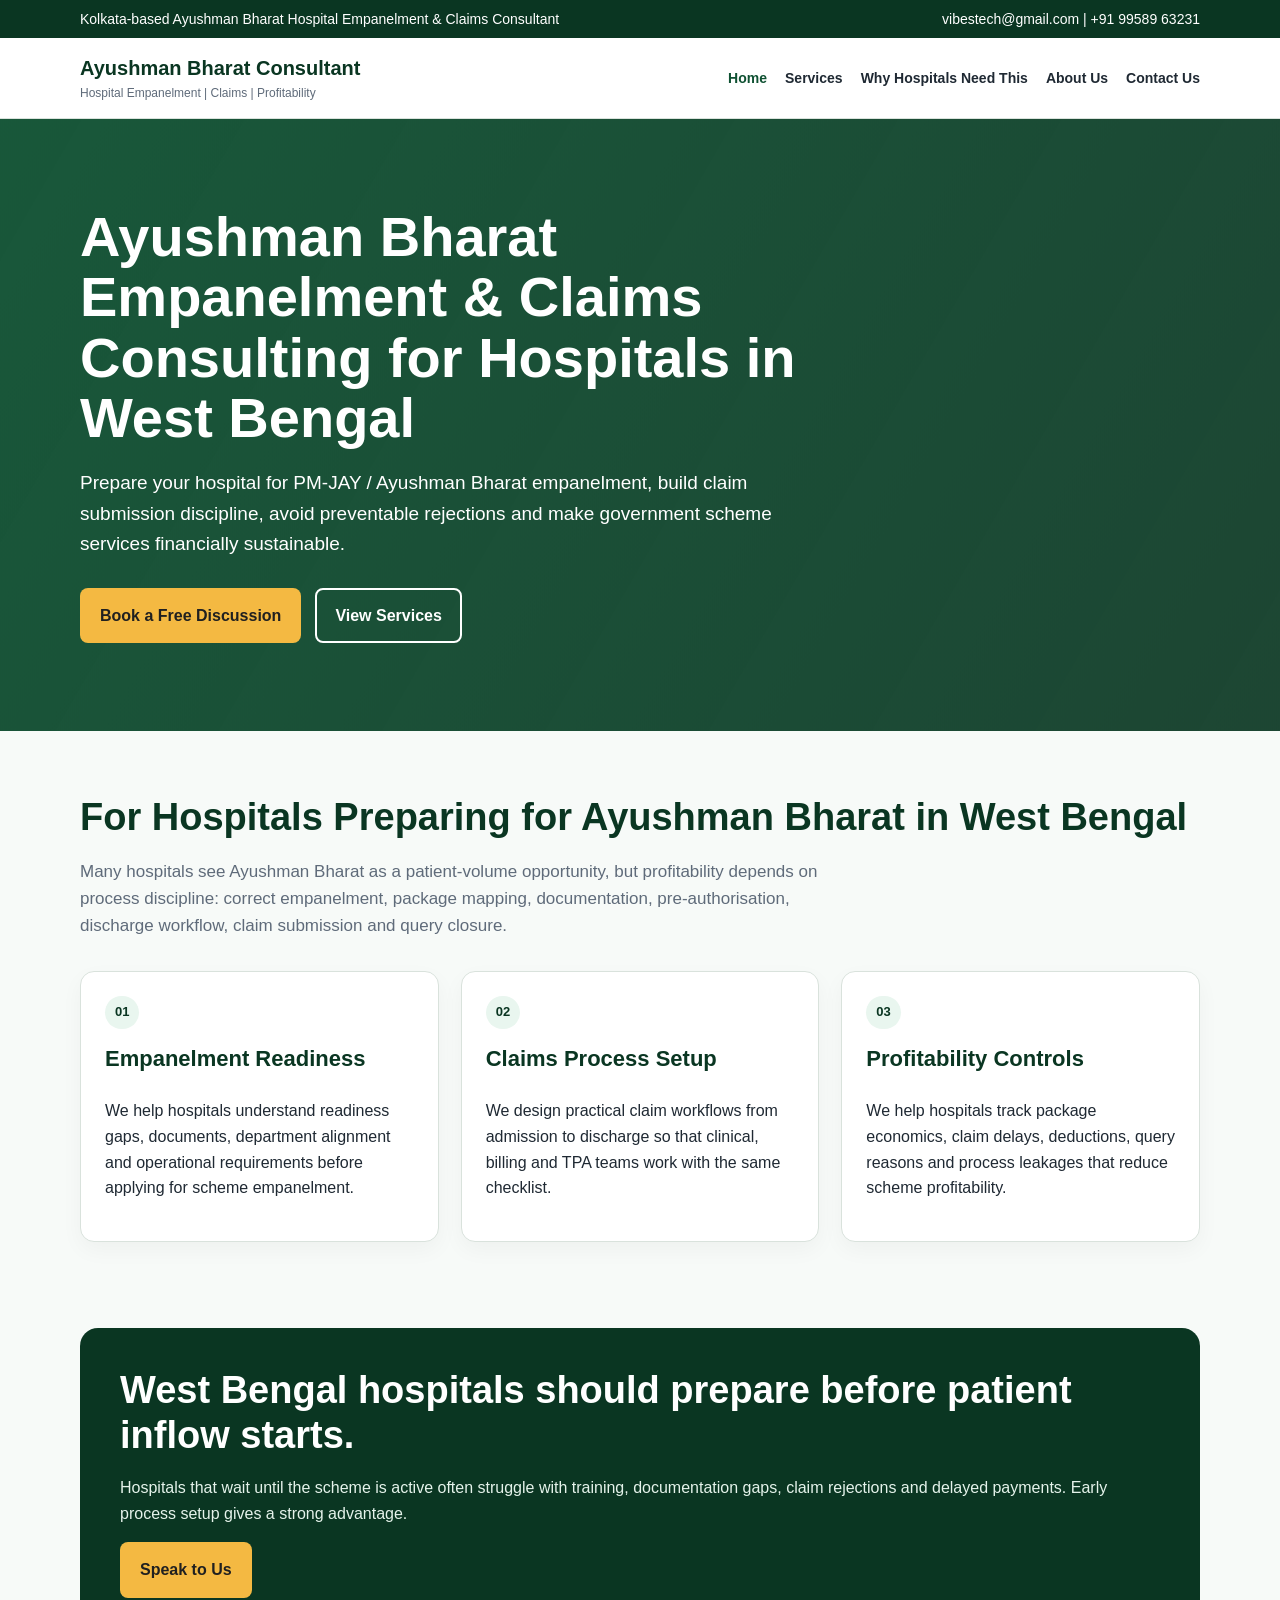
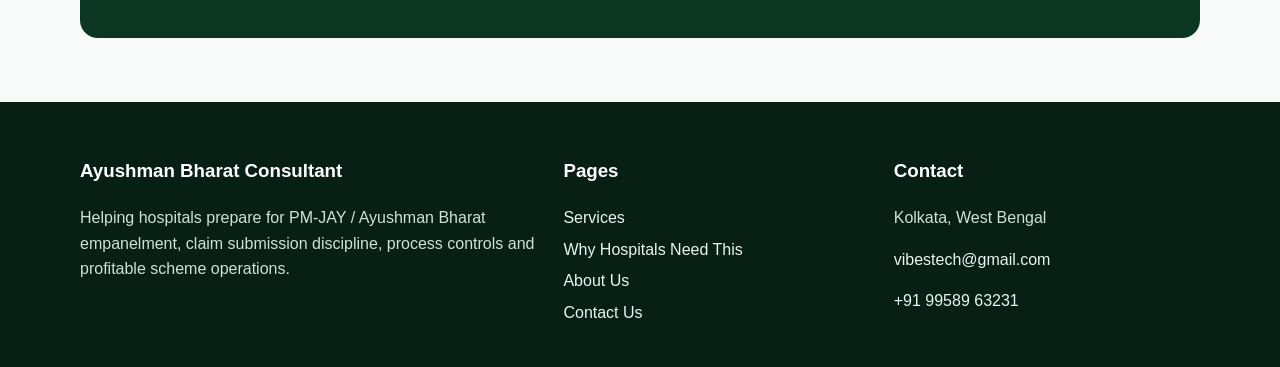
==== index.html @ cb85cbe1 "Add files via upload" ====
<!DOCTYPE html>
<html lang="en">
<head>
  <meta charset="UTF-8">
  <meta name="viewport" content="width=device-width, initial-scale=1.0">
  <title>Ayushman Bharat Consultant in West Bengal | Hospital Empanelment & Claims</title>
  <meta name="description" content="Kolkata-based PM-JAY / Ayushman Bharat consultant helping hospitals in West Bengal with empanelment, claim submission, query reduction and profitability.">
  <meta name="keywords" content="Ayushman Bharat consultant, PM-JAY empanelment, hospital empanelment West Bengal, Ayushman Bharat claims consultant, PM Ayushman Bharat hospital consultant Kolkata">
  <link rel="canonical" href="https://YOUR-USERNAME.github.io/ayushman-bharat-consultant/">
  <meta property="og:title" content="Ayushman Bharat Consultant in West Bengal | Hospital Empanelment & Claims">
  <meta property="og:description" content="Kolkata-based PM-JAY / Ayushman Bharat consultant helping hospitals in West Bengal with empanelment, claim submission, query reduction and profitability.">
  <meta property="og:type" content="website">
  <link rel="stylesheet" href="styles.css">
</head>
<body>
<div class="topbar">
  <div class="container">
    <div>Kolkata-based Ayushman Bharat Hospital Empanelment & Claims Consultant</div>
    <div><a href="mailto:vibestech@gmail.com" style="color:white;">vibestech@gmail.com</a> | <a href="tel:+919958963231" style="color:white;">+91 99589 63231</a></div>
  </div>
</div>
<header>
  <div class="container nav">
    <a class="logo" href="index.html">Ayushman Bharat Consultant<span>Hospital Empanelment | Claims | Profitability</span></a>
    <nav>
      <a href="index.html" class="active">Home</a>
      <a href="services.html" >Services</a>
      <a href="why-hospitals-need-this.html" >Why Hospitals Need This</a>
      <a href="about.html" >About Us</a>
      <a href="contact.html" >Contact Us</a>
    </nav>
  </div>
</header>
<section class="hero">
  <div class="container">
    <h1>Ayushman Bharat Empanelment & Claims Consulting for Hospitals in West Bengal</h1>
    <p>Prepare your hospital for PM-JAY / Ayushman Bharat empanelment, build claim submission discipline, avoid preventable rejections and make government scheme services financially sustainable.</p>
    <div class="btn-row">
      <a class="btn btn-primary" href="contact.html">Book a Free Discussion</a>
      <a class="btn btn-secondary" href="services.html">View Services</a>
    </div>
  </div>
</section>

<section class="section">
  <div class="container">
    <h2>For Hospitals Preparing for Ayushman Bharat in West Bengal</h2>
    <p class="section-intro">Many hospitals see Ayushman Bharat as a patient-volume opportunity, but profitability depends on process discipline: correct empanelment, package mapping, documentation, pre-authorisation, discharge workflow, claim submission and query closure.</p>
    <div class="grid-3">
      <div class="card">
        <span class="badge">01</span>
        <h3>Empanelment Readiness</h3>
        <p>We help hospitals understand readiness gaps, documents, department alignment and operational requirements before applying for scheme empanelment.</p>
      </div>
      <div class="card">
        <span class="badge">02</span>
        <h3>Claims Process Setup</h3>
        <p>We design practical claim workflows from admission to discharge so that clinical, billing and TPA teams work with the same checklist.</p>
      </div>
      <div class="card">
        <span class="badge">03</span>
        <h3>Profitability Controls</h3>
        <p>We help hospitals track package economics, claim delays, deductions, query reasons and process leakages that reduce scheme profitability.</p>
      </div>
    </div>
  </div>
</section>

<section class="section" style="padding-top:0;">
  <div class="container cta">
    <h2>West Bengal hospitals should prepare before patient inflow starts.</h2>
    <p>Hospitals that wait until the scheme is active often struggle with training, documentation gaps, claim rejections and delayed payments. Early process setup gives a strong advantage.</p>
    <a class="btn btn-primary" href="contact.html">Speak to Us</a>
  </div>
</section>
<footer>
  <div class="container footer-grid">
    <div>
      <h3>Ayushman Bharat Consultant</h3>
      <p>Helping hospitals prepare for PM-JAY / Ayushman Bharat empanelment, claim submission discipline, process controls and profitable scheme operations.</p>
    </div>
    <div>
      <h3>Pages</h3>
      <a href="services.html">Services</a>
      <a href="why-hospitals-need-this.html">Why Hospitals Need This</a>
      <a href="about.html">About Us</a>
      <a href="contact.html">Contact Us</a>
    </div>
    <div>
      <h3>Contact</h3>
      <p>Kolkata, West Bengal</p>
      <p><a href="mailto:vibestech@gmail.com">vibestech@gmail.com</a></p>
      <p><a href="tel:+919958963231">+91 99589 63231</a></p>
    </div>
  </div>
</footer>
</body>
</html>
---- styles.css ----
:root {
  --primary: #0f5132;
  --primary-dark: #0a3622;
  --accent: #f4b942;
  --bg: #f7faf8;
  --text: #1f2933;
  --muted: #5f6b7a;
  --card: #ffffff;
  --border: #d9e2dc;
}

* { box-sizing: border-box; }

body {
  margin: 0;
  font-family: Arial, Helvetica, sans-serif;
  color: var(--text);
  background: var(--bg);
  line-height: 1.6;
}

a { color: var(--primary); text-decoration: none; }
a:hover { text-decoration: underline; }

.container {
  width: min(1120px, 92%);
  margin: 0 auto;
}

.topbar {
  background: var(--primary-dark);
  color: white;
  font-size: 14px;
  padding: 8px 0;
}

.topbar .container {
  display: flex;
  justify-content: space-between;
  gap: 12px;
  flex-wrap: wrap;
}

header {
  background: white;
  border-bottom: 1px solid var(--border);
  position: sticky;
  top: 0;
  z-index: 10;
}

.nav {
  display: flex;
  align-items: center;
  justify-content: space-between;
  padding: 14px 0;
  gap: 20px;
}

.logo {
  font-weight: 800;
  font-size: 20px;
  color: var(--primary-dark);
}

.logo span {
  display: block;
  font-weight: 500;
  font-size: 12px;
  color: var(--muted);
}

nav {
  display: flex;
  gap: 18px;
  flex-wrap: wrap;
}

nav a {
  font-weight: 700;
  color: var(--text);
  font-size: 14px;
}

nav a.active,
nav a:hover {
  color: var(--primary);
  text-decoration: none;
}

.hero {
  background: linear-gradient(120deg, rgba(15,81,50,.96), rgba(10,54,34,.92)), url('https://images.unsplash.com/photo-1586773860418-d37222d8fce3?auto=format&fit=crop&w=1400&q=80');
  background-size: cover;
  background-position: center;
  color: white;
  padding: 88px 0;
}

.hero h1 {
  font-size: clamp(32px, 5vw, 56px);
  line-height: 1.08;
  max-width: 850px;
  margin: 0 0 20px;
}

.hero p {
  font-size: 19px;
  max-width: 760px;
  margin-bottom: 28px;
}

.btn-row { display: flex; gap: 14px; flex-wrap: wrap; }

.btn {
  display: inline-block;
  padding: 13px 18px;
  border-radius: 8px;
  font-weight: 800;
  border: 2px solid transparent;
}

.btn-primary {
  background: var(--accent);
  color: #202020;
}

.btn-secondary {
  background: transparent;
  color: white;
  border-color: white;
}

.btn-green {
  background: var(--primary);
  color: white;
}

.section { padding: 64px 0; }

.section h2 {
  font-size: clamp(26px, 3vw, 38px);
  line-height: 1.2;
  color: var(--primary-dark);
  margin: 0 0 14px;
}

.section-intro {
  color: var(--muted);
  max-width: 760px;
  margin-bottom: 32px;
  font-size: 17px;
}

.grid-3 {
  display: grid;
  grid-template-columns: repeat(3, 1fr);
  gap: 22px;
}

.grid-2 {
  display: grid;
  grid-template-columns: repeat(2, 1fr);
  gap: 24px;
}

.card {
  background: var(--card);
  border: 1px solid var(--border);
  border-radius: 14px;
  padding: 24px;
  box-shadow: 0 8px 22px rgba(0,0,0,.04);
}

.card h3 {
  margin-top: 0;
  color: var(--primary-dark);
  font-size: 22px;
}

.badge {
  display: inline-block;
  background: #e9f6ef;
  color: var(--primary-dark);
  padding: 6px 10px;
  border-radius: 999px;
  font-weight: 800;
  font-size: 13px;
  margin-bottom: 12px;
}

.checklist {
  padding-left: 0;
  list-style: none;
}

.checklist li {
  padding: 8px 0 8px 30px;
  position: relative;
}

.checklist li:before {
  content: "✓";
  position: absolute;
  left: 0;
  color: var(--primary);
  font-weight: 900;
}

.cta {
  background: var(--primary-dark);
  color: white;
  border-radius: 18px;
  padding: 40px;
  margin-top: 22px;
}

.cta h2 { color: white; }
.cta p { color: #e5f3eb; }

.page-hero {
  background: #e9f6ef;
  padding: 54px 0;
  border-bottom: 1px solid var(--border);
}

.page-hero h1 {
  margin: 0 0 12px;
  color: var(--primary-dark);
  font-size: clamp(30px, 4vw, 46px);
}

.page-hero p {
  max-width: 800px;
  color: var(--muted);
  font-size: 18px;
}

.form {
  display: grid;
  gap: 14px;
}

input, textarea {
  width: 100%;
  padding: 13px;
  border: 1px solid var(--border);
  border-radius: 8px;
  font: inherit;
}

textarea { min-height: 130px; }

.notice {
  font-size: 14px;
  color: var(--muted);
}

footer {
  background: #081f16;
  color: white;
  padding: 36px 0;
}

footer p { color: #cfe2d6; }

.footer-grid {
  display: grid;
  grid-template-columns: 1.5fr 1fr 1fr;
  gap: 24px;
}

.footer-grid a { color: #e8f7ed; display: block; margin: 6px 0; }

@media (max-width: 800px) {
  .nav { align-items: flex-start; flex-direction: column; }
  .grid-3, .grid-2, .footer-grid { grid-template-columns: 1fr; }
  .hero { padding: 64px 0; }
}
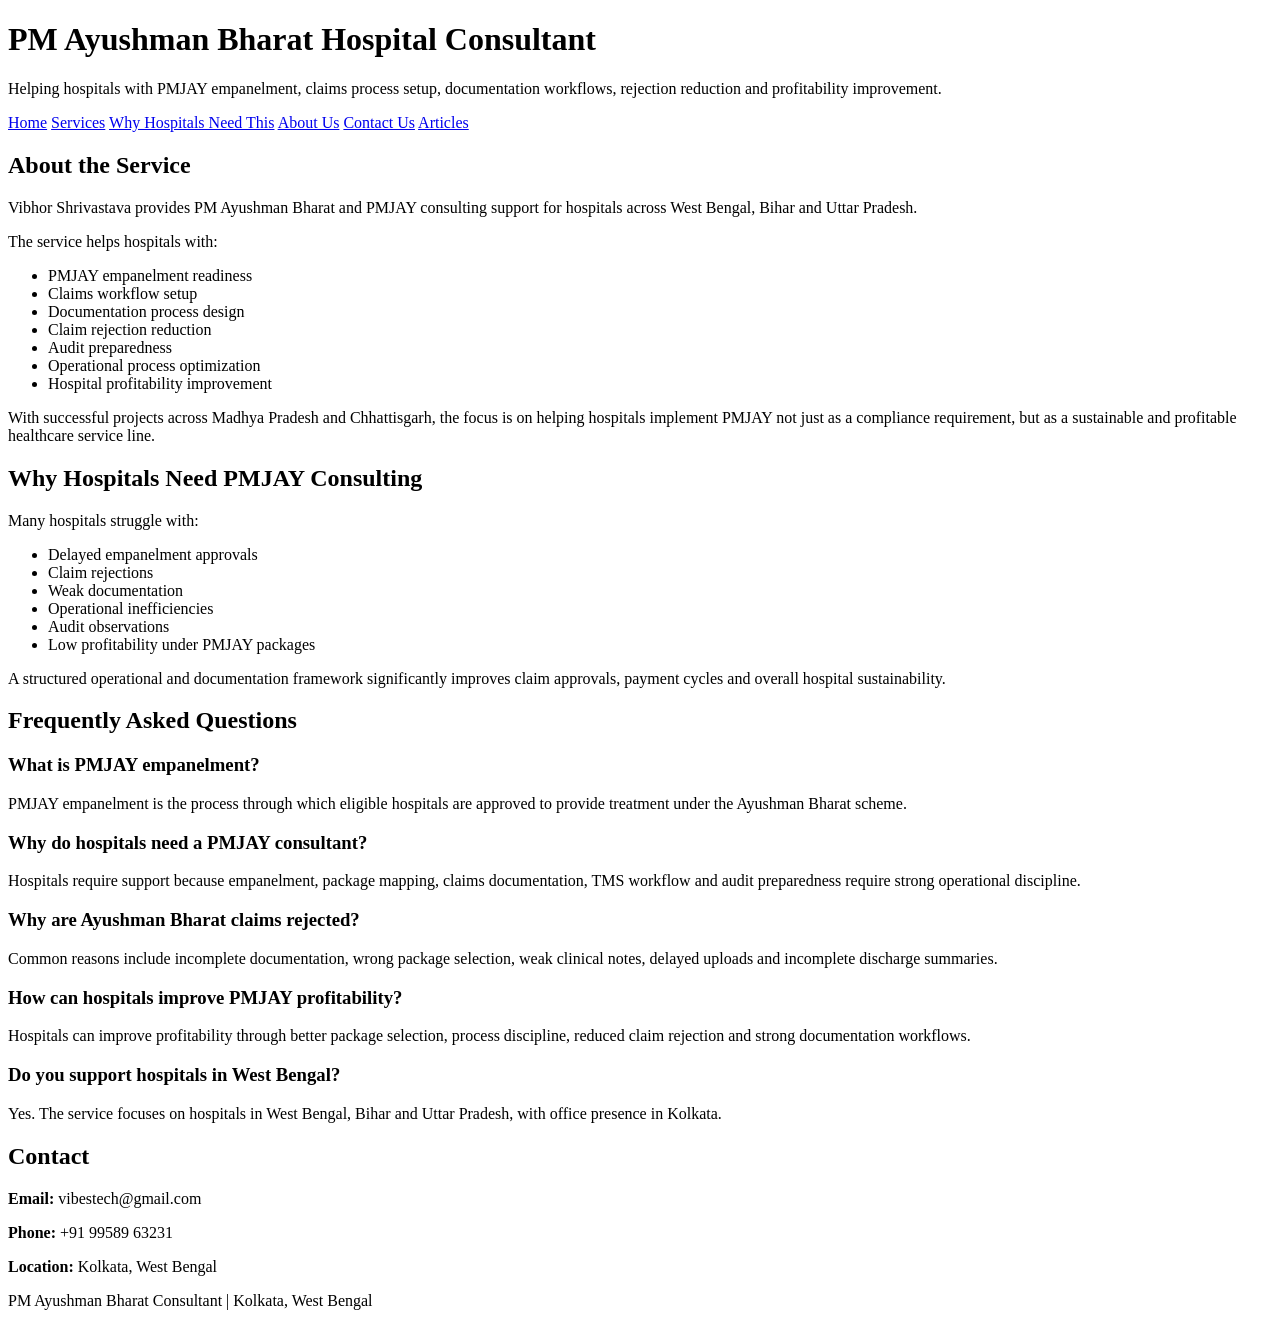
==== commit 1d968397: "Update index.html" ====
--- a/index.html
+++ b/index.html
@@ -1,98 +1,165 @@
 <!DOCTYPE html>
 <html lang="en">
 <head>
-  <meta charset="UTF-8">
-  <meta name="viewport" content="width=device-width, initial-scale=1.0">
-  <title>Ayushman Bharat Consultant in West Bengal | Hospital Empanelment & Claims</title>
-  <meta name="description" content="Kolkata-based PM-JAY / Ayushman Bharat consultant helping hospitals in West Bengal with empanelment, claim submission, query reduction and profitability.">
-  <meta name="keywords" content="Ayushman Bharat consultant, PM-JAY empanelment, hospital empanelment West Bengal, Ayushman Bharat claims consultant, PM Ayushman Bharat hospital consultant Kolkata">
-  <link rel="canonical" href="https://YOUR-USERNAME.github.io/ayushman-bharat-consultant/">
-  <meta property="og:title" content="Ayushman Bharat Consultant in West Bengal | Hospital Empanelment & Claims">
-  <meta property="og:description" content="Kolkata-based PM-JAY / Ayushman Bharat consultant helping hospitals in West Bengal with empanelment, claim submission, query reduction and profitability.">
-  <meta property="og:type" content="website">
-  <link rel="stylesheet" href="styles.css">
+    <meta charset="UTF-8">
+    <meta name="viewport" content="width=device-width, initial-scale=1.0">
+
+    <title>PM Ayushman Bharat Consultant Kolkata | PMJAY Hospital Empanelment & Claims Support</title>
+
+    <meta name="description" content="PM Ayushman Bharat and PMJAY consultant for hospitals in West Bengal, Bihar and UP. Support for empanelment, claim submission, documentation, rejection reduction and hospital profitability.">
+
+    <meta name="keywords" content="PMJAY consultant, Ayushman Bharat consultant, hospital empanelment consultant, PMJAY claims consultant, Ayushman Bharat West Bengal, hospital consultant Kolkata">
+
+    <meta name="google-site-verification" content="FRtgX3teS3uy_r76s-V-Ccnt7ZB3i7BdhkzIHHjsxxM" />
+
+    <link rel="stylesheet" href="style.css">
+
+    <script type="application/ld+json">
+    {
+      "@context": "https://schema.org",
+      "@type": "ProfessionalService",
+      "name": "PM Ayushman Bharat Hospital Consultant",
+      "description": "PMJAY and Ayushman Bharat consulting for hospitals including empanelment readiness, claim workflow setup, documentation process design, rejection reduction and profitability improvement.",
+      "url": "https://pmjayab.github.io/ayushman-bharat-consultant/",
+      "areaServed": ["West Bengal", "Bihar", "Uttar Pradesh", "Kolkata"],
+      "address": {
+        "@type": "PostalAddress",
+        "addressLocality": "Kolkata",
+        "addressRegion": "West Bengal",
+        "addressCountry": "India"
+      },
+      "serviceType": [
+        "PMJAY Empanelment Consulting",
+        "Ayushman Bharat Claims Support",
+        "Hospital Documentation Workflow",
+        "PMJAY Profitability Improvement",
+        "Hospital Audit Readiness"
+      ]
+    }
+    </script>
+
 </head>
+
 <body>
-<div class="topbar">
-  <div class="container">
-    <div>Kolkata-based Ayushman Bharat Hospital Empanelment & Claims Consultant</div>
-    <div><a href="mailto:vibestech@gmail.com" style="color:white;">vibestech@gmail.com</a> | <a href="tel:+919958963231" style="color:white;">+91 99589 63231</a></div>
-  </div>
-</div>
+
 <header>
-  <div class="container nav">
-    <a class="logo" href="index.html">Ayushman Bharat Consultant<span>Hospital Empanelment | Claims | Profitability</span></a>
-    <nav>
-      <a href="index.html" class="active">Home</a>
-      <a href="services.html" >Services</a>
-      <a href="why-hospitals-need-this.html" >Why Hospitals Need This</a>
-      <a href="about.html" >About Us</a>
-      <a href="contact.html" >Contact Us</a>
-    </nav>
-  </div>
+    <h1>PM Ayushman Bharat Hospital Consultant</h1>
+    <p>
+        Helping hospitals with PMJAY empanelment, claims process setup,
+        documentation workflows, rejection reduction and profitability improvement.
+    </p>
 </header>
-<section class="hero">
-  <div class="container">
-    <h1>Ayushman Bharat Empanelment & Claims Consulting for Hospitals in West Bengal</h1>
-    <p>Prepare your hospital for PM-JAY / Ayushman Bharat empanelment, build claim submission discipline, avoid preventable rejections and make government scheme services financially sustainable.</p>
-    <div class="btn-row">
-      <a class="btn btn-primary" href="contact.html">Book a Free Discussion</a>
-      <a class="btn btn-secondary" href="services.html">View Services</a>
-    </div>
-  </div>
+
+<nav>
+    <a href="index.html">Home</a>
+    <a href="services.html">Services</a>
+    <a href="why-hospitals-need-this.html">Why Hospitals Need This</a>
+    <a href="about.html">About Us</a>
+    <a href="contact.html">Contact Us</a>
+    <a href="articles.html">Articles</a>
+</nav>
+
+<section class="section">
+    <h2>About the Service</h2>
+
+    <p>
+        Vibhor Shrivastava provides PM Ayushman Bharat and PMJAY consulting support
+        for hospitals across West Bengal, Bihar and Uttar Pradesh.
+    </p>
+
+    <p>
+        The service helps hospitals with:
+    </p>
+
+    <ul>
+        <li>PMJAY empanelment readiness</li>
+        <li>Claims workflow setup</li>
+        <li>Documentation process design</li>
+        <li>Claim rejection reduction</li>
+        <li>Audit preparedness</li>
+        <li>Operational process optimization</li>
+        <li>Hospital profitability improvement</li>
+    </ul>
+
+    <p>
+        With successful projects across Madhya Pradesh and Chhattisgarh,
+        the focus is on helping hospitals implement PMJAY not just as a compliance requirement,
+        but as a sustainable and profitable healthcare service line.
+    </p>
 </section>
 
 <section class="section">
-  <div class="container">
-    <h2>For Hospitals Preparing for Ayushman Bharat in West Bengal</h2>
-    <p class="section-intro">Many hospitals see Ayushman Bharat as a patient-volume opportunity, but profitability depends on process discipline: correct empanelment, package mapping, documentation, pre-authorisation, discharge workflow, claim submission and query closure.</p>
-    <div class="grid-3">
-      <div class="card">
-        <span class="badge">01</span>
-        <h3>Empanelment Readiness</h3>
-        <p>We help hospitals understand readiness gaps, documents, department alignment and operational requirements before applying for scheme empanelment.</p>
-      </div>
-      <div class="card">
-        <span class="badge">02</span>
-        <h3>Claims Process Setup</h3>
-        <p>We design practical claim workflows from admission to discharge so that clinical, billing and TPA teams work with the same checklist.</p>
-      </div>
-      <div class="card">
-        <span class="badge">03</span>
-        <h3>Profitability Controls</h3>
-        <p>We help hospitals track package economics, claim delays, deductions, query reasons and process leakages that reduce scheme profitability.</p>
-      </div>
-    </div>
-  </div>
+    <h2>Why Hospitals Need PMJAY Consulting</h2>
+
+    <p>
+        Many hospitals struggle with:
+    </p>
+
+    <ul>
+        <li>Delayed empanelment approvals</li>
+        <li>Claim rejections</li>
+        <li>Weak documentation</li>
+        <li>Operational inefficiencies</li>
+        <li>Audit observations</li>
+        <li>Low profitability under PMJAY packages</li>
+    </ul>
+
+    <p>
+        A structured operational and documentation framework significantly improves
+        claim approvals, payment cycles and overall hospital sustainability.
+    </p>
 </section>
 
-<section class="section" style="padding-top:0;">
-  <div class="container cta">
-    <h2>West Bengal hospitals should prepare before patient inflow starts.</h2>
-    <p>Hospitals that wait until the scheme is active often struggle with training, documentation gaps, claim rejections and delayed payments. Early process setup gives a strong advantage.</p>
-    <a class="btn btn-primary" href="contact.html">Speak to Us</a>
-  </div>
+<section class="section">
+    <h2>Frequently Asked Questions</h2>
+
+    <h3>What is PMJAY empanelment?</h3>
+    <p>
+        PMJAY empanelment is the process through which eligible hospitals are approved
+        to provide treatment under the Ayushman Bharat scheme.
+    </p>
+
+    <h3>Why do hospitals need a PMJAY consultant?</h3>
+    <p>
+        Hospitals require support because empanelment, package mapping,
+        claims documentation, TMS workflow and audit preparedness require
+        strong operational discipline.
+    </p>
+
+    <h3>Why are Ayushman Bharat claims rejected?</h3>
+    <p>
+        Common reasons include incomplete documentation, wrong package selection,
+        weak clinical notes, delayed uploads and incomplete discharge summaries.
+    </p>
+
+    <h3>How can hospitals improve PMJAY profitability?</h3>
+    <p>
+        Hospitals can improve profitability through better package selection,
+        process discipline, reduced claim rejection and strong documentation workflows.
+    </p>
+
+    <h3>Do you support hospitals in West Bengal?</h3>
+    <p>
+        Yes. The service focuses on hospitals in West Bengal, Bihar and Uttar Pradesh,
+        with office presence in Kolkata.
+    </p>
 </section>
+
+<section class="section">
+    <h2>Contact</h2>
+
+    <p><strong>Email:</strong> vibestech@gmail.com</p>
+
+    <p><strong>Phone:</strong> +91 99589 63231</p>
+
+    <p><strong>Location:</strong> Kolkata, West Bengal</p>
+</section>
+
 <footer>
-  <div class="container footer-grid">
-    <div>
-      <h3>Ayushman Bharat Consultant</h3>
-      <p>Helping hospitals prepare for PM-JAY / Ayushman Bharat empanelment, claim submission discipline, process controls and profitable scheme operations.</p>
-    </div>
-    <div>
-      <h3>Pages</h3>
-      <a href="services.html">Services</a>
-      <a href="why-hospitals-need-this.html">Why Hospitals Need This</a>
-      <a href="about.html">About Us</a>
-      <a href="contact.html">Contact Us</a>
-    </div>
-    <div>
-      <h3>Contact</h3>
-      <p>Kolkata, West Bengal</p>
-      <p><a href="mailto:vibestech@gmail.com">vibestech@gmail.com</a></p>
-      <p><a href="tel:+919958963231">+91 99589 63231</a></p>
-    </div>
-  </div>
+    <p>
+        PM Ayushman Bharat Consultant | Kolkata, West Bengal
+    </p>
 </footer>
+
 </body>
-</html>+</html>
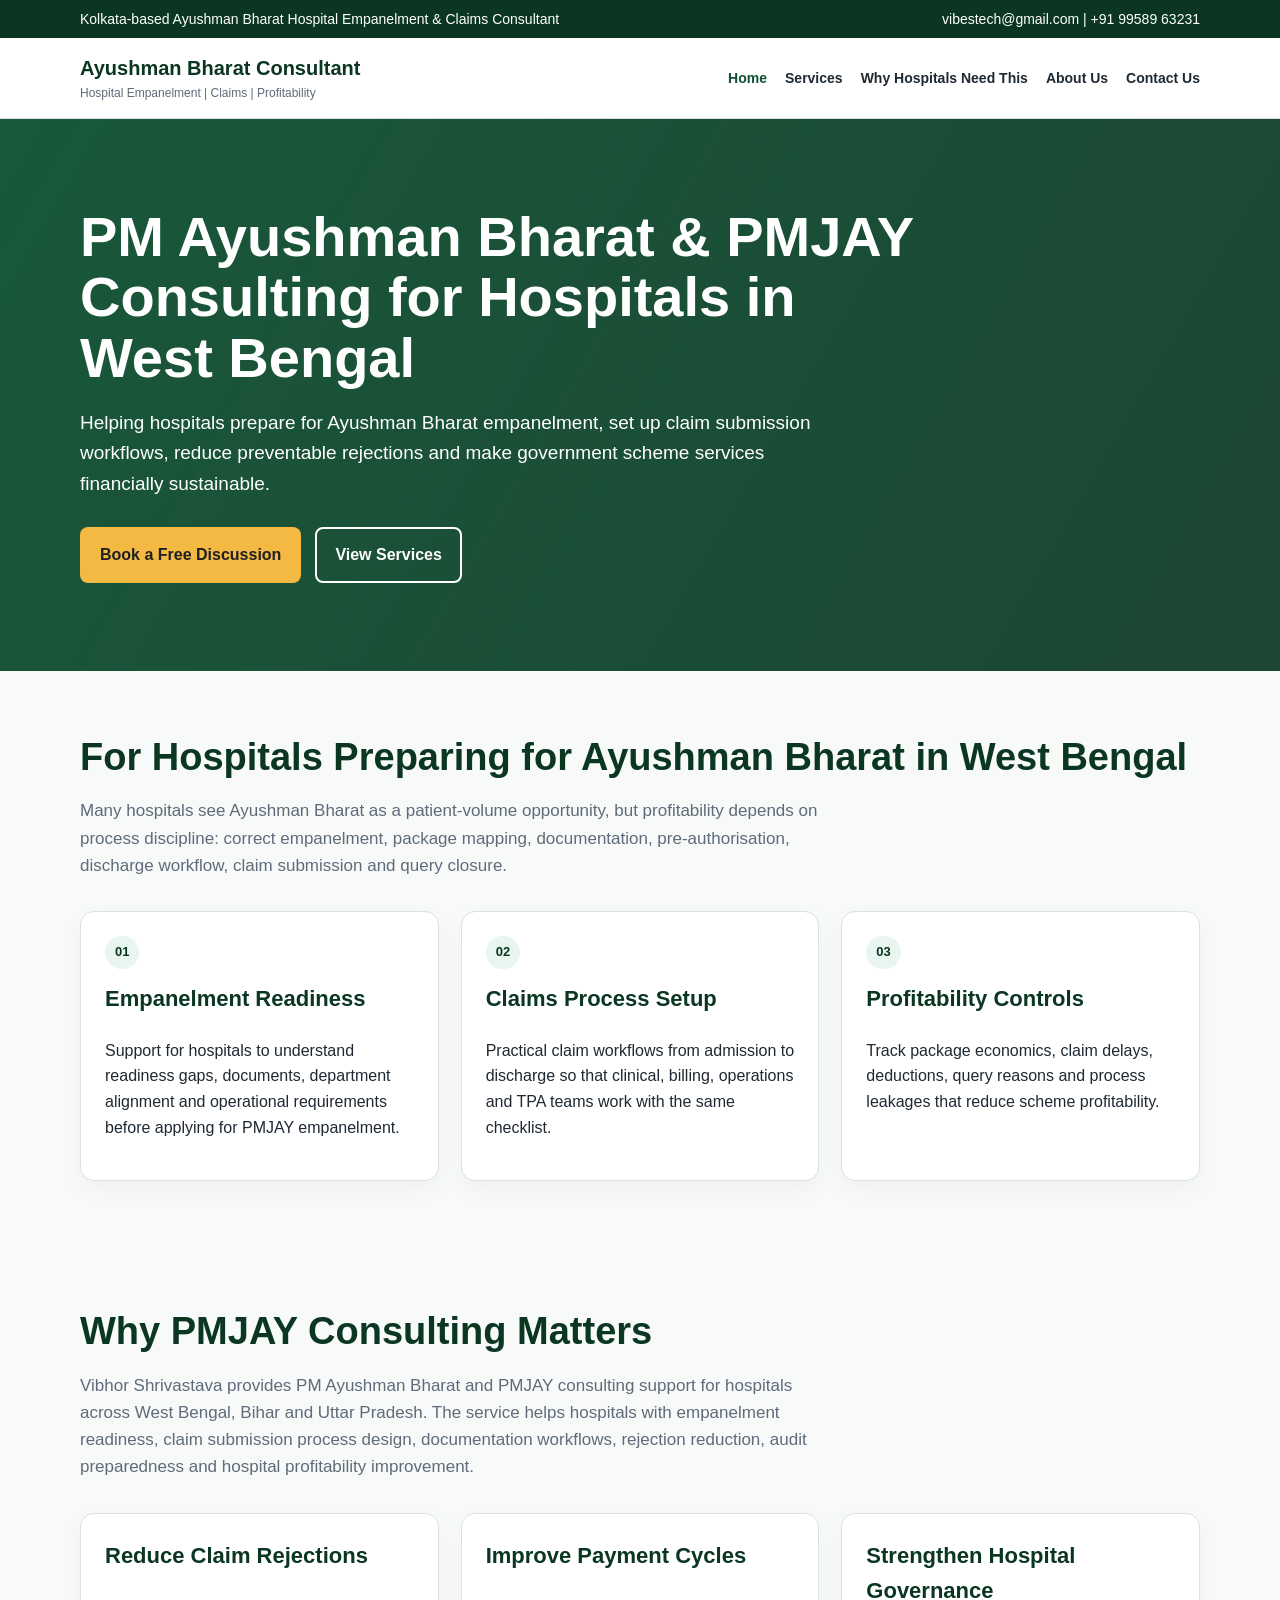
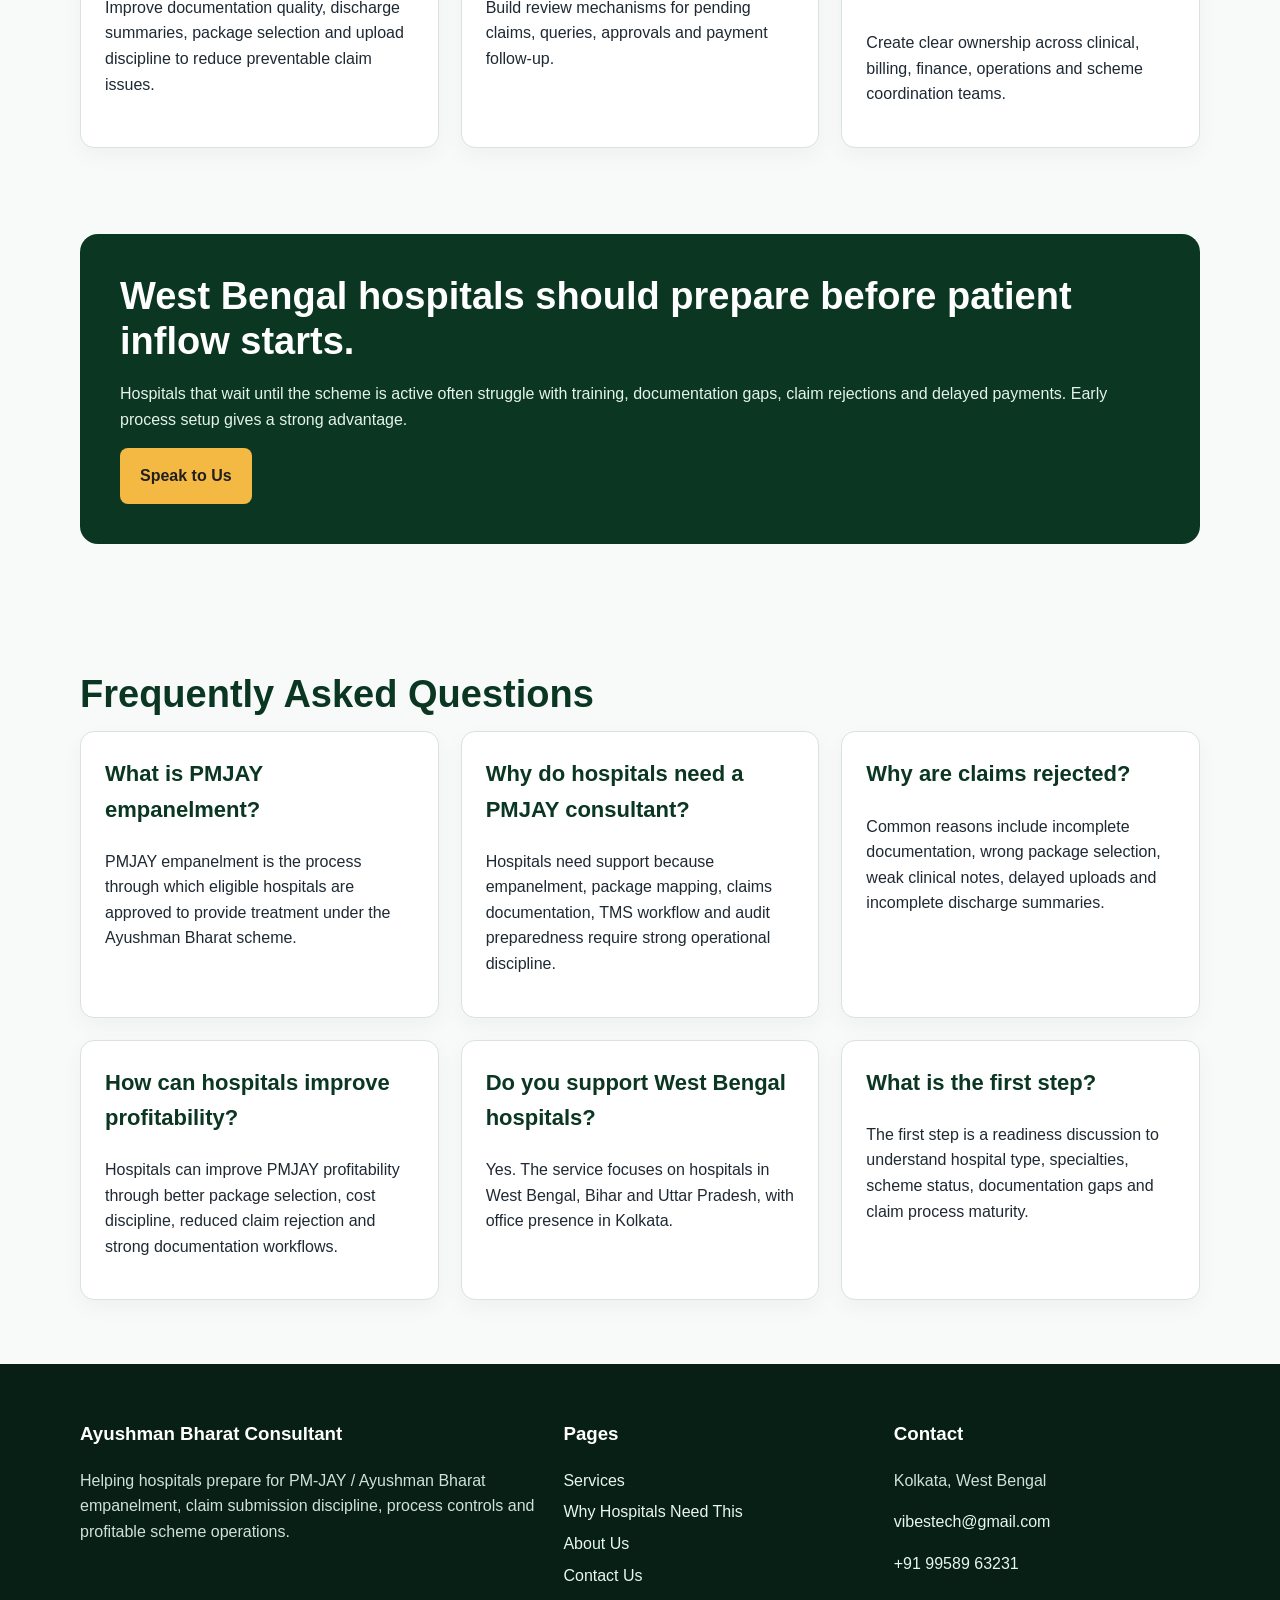
==== commit 0b7543e9: "Update index.html" ====
--- a/index.html
+++ b/index.html
@@ -1,164 +1,267 @@
 <!DOCTYPE html>
 <html lang="en">
 <head>
-    <meta charset="UTF-8">
-    <meta name="viewport" content="width=device-width, initial-scale=1.0">
-
-    <title>PM Ayushman Bharat Consultant Kolkata | PMJAY Hospital Empanelment & Claims Support</title>
-
-    <meta name="description" content="PM Ayushman Bharat and PMJAY consultant for hospitals in West Bengal, Bihar and UP. Support for empanelment, claim submission, documentation, rejection reduction and hospital profitability.">
-
-    <meta name="keywords" content="PMJAY consultant, Ayushman Bharat consultant, hospital empanelment consultant, PMJAY claims consultant, Ayushman Bharat West Bengal, hospital consultant Kolkata">
-
-    <meta name="google-site-verification" content="FRtgX3teS3uy_r76s-V-Ccnt7ZB3i7BdhkzIHHjsxxM" />
-
-    <link rel="stylesheet" href="style.css">
-
-    <script type="application/ld+json">
-    {
-      "@context": "https://schema.org",
-      "@type": "ProfessionalService",
-      "name": "PM Ayushman Bharat Hospital Consultant",
-      "description": "PMJAY and Ayushman Bharat consulting for hospitals including empanelment readiness, claim workflow setup, documentation process design, rejection reduction and profitability improvement.",
-      "url": "https://pmjayab.github.io/ayushman-bharat-consultant/",
-      "areaServed": ["West Bengal", "Bihar", "Uttar Pradesh", "Kolkata"],
-      "address": {
-        "@type": "PostalAddress",
-        "addressLocality": "Kolkata",
-        "addressRegion": "West Bengal",
-        "addressCountry": "India"
-      },
-      "serviceType": [
-        "PMJAY Empanelment Consulting",
-        "Ayushman Bharat Claims Support",
-        "Hospital Documentation Workflow",
-        "PMJAY Profitability Improvement",
-        "Hospital Audit Readiness"
-      ]
-    }
-    </script>
-
+  <meta charset="UTF-8">
+  <meta name="viewport" content="width=device-width, initial-scale=1.0">
+
+  <title>PM Ayushman Bharat Consultant Kolkata | PMJAY Hospital Empanelment & Claims Support</title>
+
+  <meta name="description" content="Kolkata-based PM-JAY and Ayushman Bharat consultant helping hospitals in West Bengal, Bihar and UP with empanelment, claim submission, documentation, rejection reduction and profitability.">
+
+  <meta name="keywords" content="PMJAY consultant, Ayushman Bharat consultant, hospital empanelment consultant, PMJAY claims consultant, Ayushman Bharat West Bengal, hospital consultant Kolkata">
+
+  <meta name="google-site-verification" content="FRtgX3teS3uy_r76s-V-Ccnt7ZB3i7BdhkzIHHjsxxM" />
+
+  <link rel="canonical" href="https://pmjayab.github.io/ayushman-bharat-consultant/">
+
+  <meta property="og:title" content="PM Ayushman Bharat Consultant Kolkata | PMJAY Hospital Empanelment & Claims Support">
+  <meta property="og:description" content="Kolkata-based PM-JAY and Ayushman Bharat consultant helping hospitals with empanelment, claims process setup, documentation, rejection reduction and profitability.">
+  <meta property="og:type" content="website">
+
+  <link rel="stylesheet" href="styles.css">
+
+  <script type="application/ld+json">
+  {
+    "@context": "https://schema.org",
+    "@type": "ProfessionalService",
+    "name": "PM Ayushman Bharat Hospital Consultant",
+    "description": "PMJAY and Ayushman Bharat consulting for hospitals including empanelment readiness, claim workflow setup, documentation process design, rejection reduction and profitability improvement.",
+    "url": "https://pmjayab.github.io/ayushman-bharat-consultant/",
+    "areaServed": ["West Bengal", "Bihar", "Uttar Pradesh", "Kolkata"],
+    "address": {
+      "@type": "PostalAddress",
+      "addressLocality": "Kolkata",
+      "addressRegion": "West Bengal",
+      "addressCountry": "India"
+    },
+    "serviceType": [
+      "PMJAY Empanelment Consulting",
+      "Ayushman Bharat Claims Support",
+      "Hospital Documentation Workflow",
+      "PMJAY Profitability Improvement",
+      "Hospital Audit Readiness"
+    ]
+  }
+  </script>
 </head>
 
 <body>
 
+<div class="topbar">
+  <div class="container">
+    <div>Kolkata-based Ayushman Bharat Hospital Empanelment & Claims Consultant</div>
+    <div>
+      <a href="mailto:vibestech@gmail.com" style="color:white;">vibestech@gmail.com</a> |
+      <a href="tel:+919958963231" style="color:white;">+91 99589 63231</a>
+    </div>
+  </div>
+</div>
+
 <header>
-    <h1>PM Ayushman Bharat Hospital Consultant</h1>
+  <div class="container nav">
+    <a class="logo" href="index.html">
+      Ayushman Bharat Consultant
+      <span>Hospital Empanelment | Claims | Profitability</span>
+    </a>
+
+    <nav>
+      <a href="index.html" class="active">Home</a>
+      <a href="services.html">Services</a>
+      <a href="why-hospitals-need-this.html">Why Hospitals Need This</a>
+      <a href="about.html">About Us</a>
+      <a href="contact.html">Contact Us</a>
+    </nav>
+  </div>
+</header>
+
+<section class="hero">
+  <div class="container">
+    <h1>PM Ayushman Bharat & PMJAY Consulting for Hospitals in West Bengal</h1>
+
     <p>
-        Helping hospitals with PMJAY empanelment, claims process setup,
-        documentation workflows, rejection reduction and profitability improvement.
-    </p>
-</header>
-
-<nav>
-    <a href="index.html">Home</a>
-    <a href="services.html">Services</a>
-    <a href="why-hospitals-need-this.html">Why Hospitals Need This</a>
-    <a href="about.html">About Us</a>
-    <a href="contact.html">Contact Us</a>
-    <a href="articles.html">Articles</a>
-</nav>
+      Helping hospitals prepare for Ayushman Bharat empanelment, set up claim submission workflows,
+      reduce preventable rejections and make government scheme services financially sustainable.
+    </p>
+
+    <div class="btn-row">
+      <a class="btn btn-primary" href="contact.html">Book a Free Discussion</a>
+      <a class="btn btn-secondary" href="services.html">View Services</a>
+    </div>
+  </div>
+</section>
 
 <section class="section">
-    <h2>About the Service</h2>
+  <div class="container">
+    <h2>For Hospitals Preparing for Ayushman Bharat in West Bengal</h2>
+
+    <p class="section-intro">
+      Many hospitals see Ayushman Bharat as a patient-volume opportunity, but profitability depends on
+      process discipline: correct empanelment, package mapping, documentation, pre-authorisation,
+      discharge workflow, claim submission and query closure.
+    </p>
+
+    <div class="grid-3">
+      <div class="card">
+        <span class="badge">01</span>
+        <h3>Empanelment Readiness</h3>
+        <p>
+          Support for hospitals to understand readiness gaps, documents, department alignment
+          and operational requirements before applying for PMJAY empanelment.
+        </p>
+      </div>
+
+      <div class="card">
+        <span class="badge">02</span>
+        <h3>Claims Process Setup</h3>
+        <p>
+          Practical claim workflows from admission to discharge so that clinical, billing,
+          operations and TPA teams work with the same checklist.
+        </p>
+      </div>
+
+      <div class="card">
+        <span class="badge">03</span>
+        <h3>Profitability Controls</h3>
+        <p>
+          Track package economics, claim delays, deductions, query reasons and process leakages
+          that reduce scheme profitability.
+        </p>
+      </div>
+    </div>
+  </div>
+</section>
+
+<section class="section">
+  <div class="container">
+    <h2>Why PMJAY Consulting Matters</h2>
+
+    <p class="section-intro">
+      Vibhor Shrivastava provides PM Ayushman Bharat and PMJAY consulting support for hospitals across
+      West Bengal, Bihar and Uttar Pradesh. The service helps hospitals with empanelment readiness,
+      claim submission process design, documentation workflows, rejection reduction, audit preparedness
+      and hospital profitability improvement.
+    </p>
+
+    <div class="grid-3">
+      <div class="card">
+        <h3>Reduce Claim Rejections</h3>
+        <p>
+          Improve documentation quality, discharge summaries, package selection and upload discipline
+          to reduce preventable claim issues.
+        </p>
+      </div>
+
+      <div class="card">
+        <h3>Improve Payment Cycles</h3>
+        <p>
+          Build review mechanisms for pending claims, queries, approvals and payment follow-up.
+        </p>
+      </div>
+
+      <div class="card">
+        <h3>Strengthen Hospital Governance</h3>
+        <p>
+          Create clear ownership across clinical, billing, finance, operations and scheme coordination teams.
+        </p>
+      </div>
+    </div>
+  </div>
+</section>
+
+<section class="section" style="padding-top:0;">
+  <div class="container cta">
+    <h2>West Bengal hospitals should prepare before patient inflow starts.</h2>
 
     <p>
-        Vibhor Shrivastava provides PM Ayushman Bharat and PMJAY consulting support
-        for hospitals across West Bengal, Bihar and Uttar Pradesh.
-    </p>
-
-    <p>
-        The service helps hospitals with:
-    </p>
-
-    <ul>
-        <li>PMJAY empanelment readiness</li>
-        <li>Claims workflow setup</li>
-        <li>Documentation process design</li>
-        <li>Claim rejection reduction</li>
-        <li>Audit preparedness</li>
-        <li>Operational process optimization</li>
-        <li>Hospital profitability improvement</li>
-    </ul>
-
-    <p>
-        With successful projects across Madhya Pradesh and Chhattisgarh,
-        the focus is on helping hospitals implement PMJAY not just as a compliance requirement,
-        but as a sustainable and profitable healthcare service line.
-    </p>
+      Hospitals that wait until the scheme is active often struggle with training, documentation gaps,
+      claim rejections and delayed payments. Early process setup gives a strong advantage.
+    </p>
+
+    <a class="btn btn-primary" href="contact.html">Speak to Us</a>
+  </div>
 </section>
 
 <section class="section">
-    <h2>Why Hospitals Need PMJAY Consulting</h2>
-
-    <p>
-        Many hospitals struggle with:
-    </p>
-
-    <ul>
-        <li>Delayed empanelment approvals</li>
-        <li>Claim rejections</li>
-        <li>Weak documentation</li>
-        <li>Operational inefficiencies</li>
-        <li>Audit observations</li>
-        <li>Low profitability under PMJAY packages</li>
-    </ul>
-
-    <p>
-        A structured operational and documentation framework significantly improves
-        claim approvals, payment cycles and overall hospital sustainability.
-    </p>
-</section>
-
-<section class="section">
+  <div class="container">
     <h2>Frequently Asked Questions</h2>
 
-    <h3>What is PMJAY empanelment?</h3>
-    <p>
-        PMJAY empanelment is the process through which eligible hospitals are approved
-        to provide treatment under the Ayushman Bharat scheme.
-    </p>
-
-    <h3>Why do hospitals need a PMJAY consultant?</h3>
-    <p>
-        Hospitals require support because empanelment, package mapping,
-        claims documentation, TMS workflow and audit preparedness require
-        strong operational discipline.
-    </p>
-
-    <h3>Why are Ayushman Bharat claims rejected?</h3>
-    <p>
-        Common reasons include incomplete documentation, wrong package selection,
-        weak clinical notes, delayed uploads and incomplete discharge summaries.
-    </p>
-
-    <h3>How can hospitals improve PMJAY profitability?</h3>
-    <p>
-        Hospitals can improve profitability through better package selection,
-        process discipline, reduced claim rejection and strong documentation workflows.
-    </p>
-
-    <h3>Do you support hospitals in West Bengal?</h3>
-    <p>
-        Yes. The service focuses on hospitals in West Bengal, Bihar and Uttar Pradesh,
-        with office presence in Kolkata.
-    </p>
-</section>
-
-<section class="section">
-    <h2>Contact</h2>
-
-    <p><strong>Email:</strong> vibestech@gmail.com</p>
-
-    <p><strong>Phone:</strong> +91 99589 63231</p>
-
-    <p><strong>Location:</strong> Kolkata, West Bengal</p>
+    <div class="grid-3">
+      <div class="card">
+        <h3>What is PMJAY empanelment?</h3>
+        <p>
+          PMJAY empanelment is the process through which eligible hospitals are approved to provide
+          treatment under the Ayushman Bharat scheme.
+        </p>
+      </div>
+
+      <div class="card">
+        <h3>Why do hospitals need a PMJAY consultant?</h3>
+        <p>
+          Hospitals need support because empanelment, package mapping, claims documentation,
+          TMS workflow and audit preparedness require strong operational discipline.
+        </p>
+      </div>
+
+      <div class="card">
+        <h3>Why are claims rejected?</h3>
+        <p>
+          Common reasons include incomplete documentation, wrong package selection, weak clinical notes,
+          delayed uploads and incomplete discharge summaries.
+        </p>
+      </div>
+
+      <div class="card">
+        <h3>How can hospitals improve profitability?</h3>
+        <p>
+          Hospitals can improve PMJAY profitability through better package selection, cost discipline,
+          reduced claim rejection and strong documentation workflows.
+        </p>
+      </div>
+
+      <div class="card">
+        <h3>Do you support West Bengal hospitals?</h3>
+        <p>
+          Yes. The service focuses on hospitals in West Bengal, Bihar and Uttar Pradesh, with office presence
+          in Kolkata.
+        </p>
+      </div>
+
+      <div class="card">
+        <h3>What is the first step?</h3>
+        <p>
+          The first step is a readiness discussion to understand hospital type, specialties, scheme status,
+          documentation gaps and claim process maturity.
+        </p>
+      </div>
+    </div>
+  </div>
 </section>
 
 <footer>
-    <p>
-        PM Ayushman Bharat Consultant | Kolkata, West Bengal
-    </p>
+  <div class="container footer-grid">
+    <div>
+      <h3>Ayushman Bharat Consultant</h3>
+      <p>
+        Helping hospitals prepare for PM-JAY / Ayushman Bharat empanelment, claim submission discipline,
+        process controls and profitable scheme operations.
+      </p>
+    </div>
+
+    <div>
+      <h3>Pages</h3>
+      <a href="services.html">Services</a>
+      <a href="why-hospitals-need-this.html">Why Hospitals Need This</a>
+      <a href="about.html">About Us</a>
+      <a href="contact.html">Contact Us</a>
+    </div>
+
+    <div>
+      <h3>Contact</h3>
+      <p>Kolkata, West Bengal</p>
+      <p><a href="mailto:vibestech@gmail.com">vibestech@gmail.com</a></p>
+      <p><a href="tel:+919958963231">+91 99589 63231</a></p>
+    </div>
+  </div>
 </footer>
 
 </body>
--- a/styles.css
+++ b/styles.css
@@ -0,0 +1,279 @@
+
+:root {
+  --primary: #0f5132;
+  --primary-dark: #0a3622;
+  --accent: #f4b942;
+  --bg: #f7faf8;
+  --text: #1f2933;
+  --muted: #5f6b7a;
+  --card: #ffffff;
+  --border: #d9e2dc;
+}
+
+* { box-sizing: border-box; }
+
+body {
+  margin: 0;
+  font-family: Arial, Helvetica, sans-serif;
+  color: var(--text);
+  background: var(--bg);
+  line-height: 1.6;
+}
+
+a { color: var(--primary); text-decoration: none; }
+a:hover { text-decoration: underline; }
+
+.container {
+  width: min(1120px, 92%);
+  margin: 0 auto;
+}
+
+.topbar {
+  background: var(--primary-dark);
+  color: white;
+  font-size: 14px;
+  padding: 8px 0;
+}
+
+.topbar .container {
+  display: flex;
+  justify-content: space-between;
+  gap: 12px;
+  flex-wrap: wrap;
+}
+
+header {
+  background: white;
+  border-bottom: 1px solid var(--border);
+  position: sticky;
+  top: 0;
+  z-index: 10;
+}
+
+.nav {
+  display: flex;
+  align-items: center;
+  justify-content: space-between;
+  padding: 14px 0;
+  gap: 20px;
+}
+
+.logo {
+  font-weight: 800;
+  font-size: 20px;
+  color: var(--primary-dark);
+}
+
+.logo span {
+  display: block;
+  font-weight: 500;
+  font-size: 12px;
+  color: var(--muted);
+}
+
+nav {
+  display: flex;
+  gap: 18px;
+  flex-wrap: wrap;
+}
+
+nav a {
+  font-weight: 700;
+  color: var(--text);
+  font-size: 14px;
+}
+
+nav a.active,
+nav a:hover {
+  color: var(--primary);
+  text-decoration: none;
+}
+
+.hero {
+  background: linear-gradient(120deg, rgba(15,81,50,.96), rgba(10,54,34,.92)), url('https://images.unsplash.com/photo-1586773860418-d37222d8fce3?auto=format&fit=crop&w=1400&q=80');
+  background-size: cover;
+  background-position: center;
+  color: white;
+  padding: 88px 0;
+}
+
+.hero h1 {
+  font-size: clamp(32px, 5vw, 56px);
+  line-height: 1.08;
+  max-width: 850px;
+  margin: 0 0 20px;
+}
+
+.hero p {
+  font-size: 19px;
+  max-width: 760px;
+  margin-bottom: 28px;
+}
+
+.btn-row { display: flex; gap: 14px; flex-wrap: wrap; }
+
+.btn {
+  display: inline-block;
+  padding: 13px 18px;
+  border-radius: 8px;
+  font-weight: 800;
+  border: 2px solid transparent;
+}
+
+.btn-primary {
+  background: var(--accent);
+  color: #202020;
+}
+
+.btn-secondary {
+  background: transparent;
+  color: white;
+  border-color: white;
+}
+
+.btn-green {
+  background: var(--primary);
+  color: white;
+}
+
+.section { padding: 64px 0; }
+
+.section h2 {
+  font-size: clamp(26px, 3vw, 38px);
+  line-height: 1.2;
+  color: var(--primary-dark);
+  margin: 0 0 14px;
+}
+
+.section-intro {
+  color: var(--muted);
+  max-width: 760px;
+  margin-bottom: 32px;
+  font-size: 17px;
+}
+
+.grid-3 {
+  display: grid;
+  grid-template-columns: repeat(3, 1fr);
+  gap: 22px;
+}
+
+.grid-2 {
+  display: grid;
+  grid-template-columns: repeat(2, 1fr);
+  gap: 24px;
+}
+
+.card {
+  background: var(--card);
+  border: 1px solid var(--border);
+  border-radius: 14px;
+  padding: 24px;
+  box-shadow: 0 8px 22px rgba(0,0,0,.04);
+}
+
+.card h3 {
+  margin-top: 0;
+  color: var(--primary-dark);
+  font-size: 22px;
+}
+
+.badge {
+  display: inline-block;
+  background: #e9f6ef;
+  color: var(--primary-dark);
+  padding: 6px 10px;
+  border-radius: 999px;
+  font-weight: 800;
+  font-size: 13px;
+  margin-bottom: 12px;
+}
+
+.checklist {
+  padding-left: 0;
+  list-style: none;
+}
+
+.checklist li {
+  padding: 8px 0 8px 30px;
+  position: relative;
+}
+
+.checklist li:before {
+  content: "✓";
+  position: absolute;
+  left: 0;
+  color: var(--primary);
+  font-weight: 900;
+}
+
+.cta {
+  background: var(--primary-dark);
+  color: white;
+  border-radius: 18px;
+  padding: 40px;
+  margin-top: 22px;
+}
+
+.cta h2 { color: white; }
+.cta p { color: #e5f3eb; }
+
+.page-hero {
+  background: #e9f6ef;
+  padding: 54px 0;
+  border-bottom: 1px solid var(--border);
+}
+
+.page-hero h1 {
+  margin: 0 0 12px;
+  color: var(--primary-dark);
+  font-size: clamp(30px, 4vw, 46px);
+}
+
+.page-hero p {
+  max-width: 800px;
+  color: var(--muted);
+  font-size: 18px;
+}
+
+.form {
+  display: grid;
+  gap: 14px;
+}
+
+input, textarea {
+  width: 100%;
+  padding: 13px;
+  border: 1px solid var(--border);
+  border-radius: 8px;
+  font: inherit;
+}
+
+textarea { min-height: 130px; }
+
+.notice {
+  font-size: 14px;
+  color: var(--muted);
+}
+
+footer {
+  background: #081f16;
+  color: white;
+  padding: 36px 0;
+}
+
+footer p { color: #cfe2d6; }
+
+.footer-grid {
+  display: grid;
+  grid-template-columns: 1.5fr 1fr 1fr;
+  gap: 24px;
+}
+
+.footer-grid a { color: #e8f7ed; display: block; margin: 6px 0; }
+
+@media (max-width: 800px) {
+  .nav { align-items: flex-start; flex-direction: column; }
+  .grid-3, .grid-2, .footer-grid { grid-template-columns: 1fr; }
+  .hero { padding: 64px 0; }
+}
